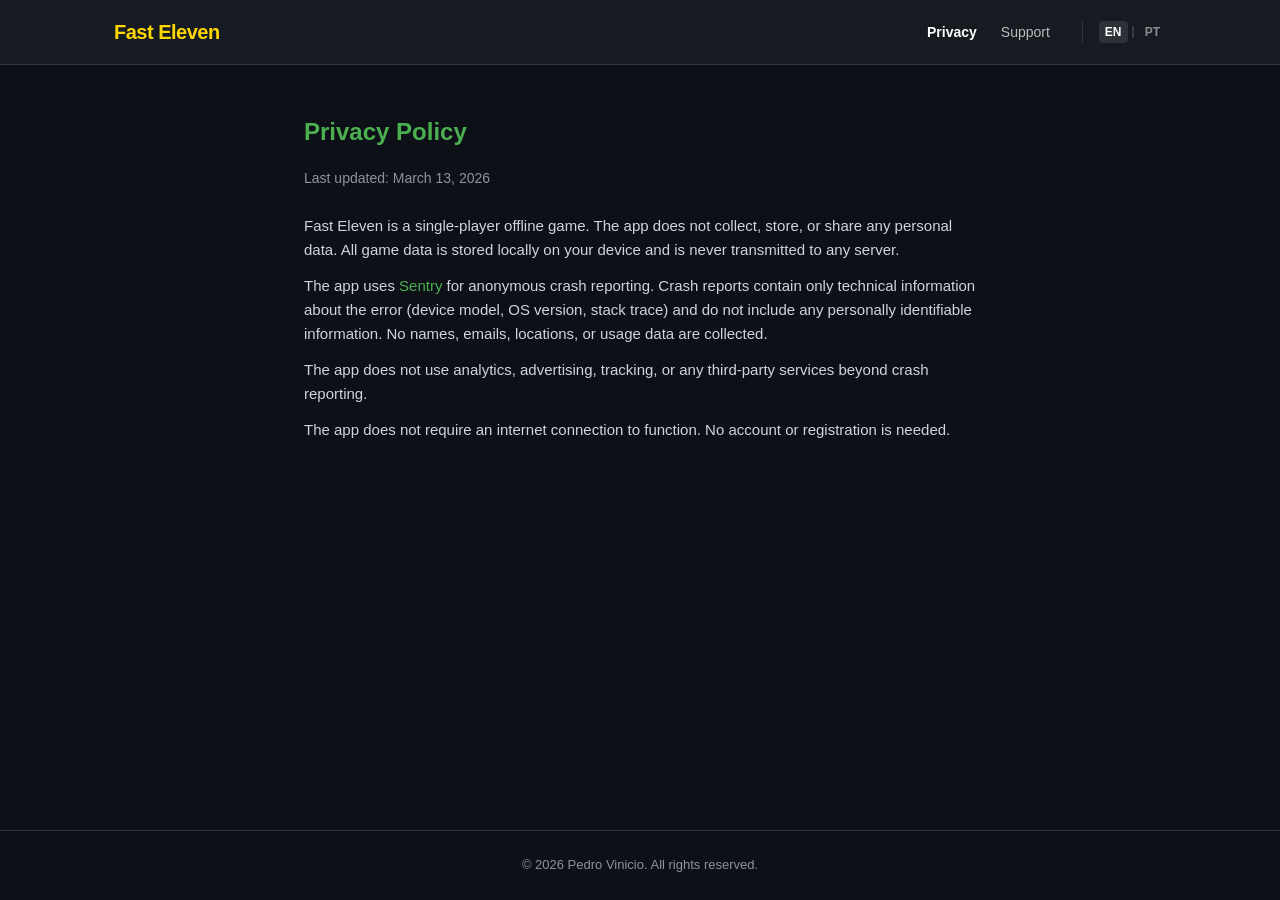
==== privacy.html @ 0f88a245 "Add landing page with nav bar, hero section, and i18n support Restructure site into separate pages (" ====
<!DOCTYPE html>
<html lang="en">
<head>
    <meta charset="UTF-8">
    <meta name="viewport" content="width=device-width, initial-scale=1.0">
    <title>Privacy Policy - Fast Eleven</title>
    <link rel="stylesheet" href="styles.css">
</head>
<body>

    <!-- Navigation -->
    <nav class="main-nav">
        <div class="nav-container">
            <a href="index.html" class="nav-logo">Fast Eleven</a>
            <div class="nav-links">
                <a href="privacy.html" class="active" data-i18n="nav.privacy">Privacy</a>
                <a href="support.html" data-i18n="nav.support">Support</a>
                <div class="lang-switcher">
                    <button data-lang="en" class="active" onclick="setLanguage('en')">EN</button>
                    <span class="lang-separator">|</span>
                    <button data-lang="pt" onclick="setLanguage('pt')">PT</button>
                </div>
            </div>
        </div>
    </nav>

    <!-- Page Content -->
    <main class="page-content">
        <div class="container">
            <h2 data-i18n="privacy.title">Privacy Policy</h2>
            <p class="last-updated" data-i18n="privacy.updated">Last updated: March 13, 2026</p>
            <p data-i18n="privacy.p1">Fast Eleven is a single-player offline game. The app does not collect, store, or share any personal data. All game data is stored locally on your device and is never transmitted to any server.</p>
            <p data-i18n-html="privacy.p2">The app uses <a href="https://sentry.io/privacy/" target="_blank">Sentry</a> for anonymous crash reporting. Crash reports contain only technical information about the error (device model, OS version, stack trace) and do not include any personally identifiable information. No names, emails, locations, or usage data are collected.</p>
            <p data-i18n="privacy.p3">The app does not use analytics, advertising, tracking, or any third-party services beyond crash reporting.</p>
            <p data-i18n="privacy.p4">The app does not require an internet connection to function. No account or registration is needed.</p>
        </div>
    </main>

    <!-- Footer -->
    <footer class="site-footer">
        <p data-i18n-html="footer.rights">&copy; 2026 Pedro Vinicio. All rights reserved.</p>
    </footer>

    <script src="i18n.js"></script>
</body>
</html>
---- styles.css ----
/* ===== Reset & Variables ===== */
* { margin: 0; padding: 0; box-sizing: border-box; }

:root {
    --primary: #4CAF50;
    --primary-dark: #2E7D32;
    --primary-darker: #1B5E20;
    --accent: #FFD600;
    --bg: #0D1117;
    --bg-nav: #161B22;
    --bg-surface: #1C2128;
    --text: #E6EDF3;
    --text-secondary: #8B949E;
    --text-content: #CDD5DE;
    --border: #30363D;
}

body {
    font-family: -apple-system, BlinkMacSystemFont, 'Segoe UI', Roboto, sans-serif;
    background: var(--bg);
    color: var(--text);
    line-height: 1.6;
    min-height: 100vh;
    display: flex;
    flex-direction: column;
}

a {
    color: var(--primary);
    text-decoration: none;
}

a:hover {
    text-decoration: underline;
}

/* ===== Navigation ===== */
nav.main-nav {
    background-color: var(--bg-nav);
    padding: 16px 0;
    width: 100%;
    border-bottom: 1px solid var(--border);
}

nav.main-nav .nav-container {
    max-width: 1100px;
    margin: 0 auto;
    padding: 0 24px;
    display: flex;
    justify-content: space-between;
    align-items: center;
    flex-wrap: wrap;
    gap: 12px;
}

nav.main-nav a.nav-logo {
    color: var(--accent);
    font-size: 20px;
    font-weight: 900;
    text-decoration: none;
    letter-spacing: -0.5px;
}

nav.main-nav a.nav-logo:hover {
    text-decoration: none;
}

nav.main-nav .nav-links {
    display: flex;
    align-items: center;
    gap: 24px;
    flex-wrap: wrap;
}

nav.main-nav .nav-links a {
    color: rgba(255, 255, 255, 0.7);
    text-decoration: none;
    font-size: 14px;
    transition: color 0.2s;
}

nav.main-nav .nav-links a:hover,
nav.main-nav .nav-links a.active {
    color: #FFFFFF;
    text-decoration: none;
}

nav.main-nav .nav-links a.active {
    font-weight: 600;
}

/* Language Switcher */
.lang-switcher {
    display: flex;
    align-items: center;
    gap: 4px;
    margin-left: 8px;
    padding-left: 16px;
    border-left: 1px solid var(--border);
}

.lang-switcher button {
    background: none;
    border: none;
    color: rgba(255, 255, 255, 0.5);
    font-size: 12px;
    font-weight: 600;
    cursor: pointer;
    padding: 4px 6px;
    border-radius: 4px;
    transition: all 0.2s;
    font-family: inherit;
}

.lang-switcher button:hover {
    color: rgba(255, 255, 255, 0.8);
}

.lang-switcher button.active {
    color: #FFFFFF;
    background: rgba(255, 255, 255, 0.1);
}

.lang-separator {
    color: rgba(255, 255, 255, 0.3);
    font-size: 12px;
    user-select: none;
}

/* ===== Hero Section ===== */
.hero {
    background: linear-gradient(135deg, var(--primary-darker) 0%, var(--primary-dark) 100%);
    padding: 80px 0;
}

.hero .container {
    max-width: 1100px;
    margin: 0 auto;
    padding: 0 24px;
    display: flex;
    align-items: center;
    gap: 60px;
}

.hero-content {
    flex: 1;
}

.hero-content h1 {
    font-size: 48px;
    font-weight: 900;
    color: var(--accent);
    margin-bottom: 12px;
    letter-spacing: -1px;
}

.hero-content .tagline {
    font-size: 20px;
    color: rgba(255, 255, 255, 0.9);
    margin-bottom: 24px;
    line-height: 1.5;
}

.store-buttons {
    display: flex;
    gap: 12px;
    flex-wrap: wrap;
}

.store-btn {
    display: inline-flex;
    align-items: center;
    gap: 10px;
    background: #000;
    color: #fff;
    padding: 10px 20px;
    border-radius: 10px;
    text-decoration: none;
    border: 1px solid rgba(255, 255, 255, 0.2);
    transition: transform 0.2s, border-color 0.2s;
}

.store-btn:hover {
    transform: scale(1.03);
    text-decoration: none;
    border-color: rgba(255, 255, 255, 0.4);
}

.store-btn svg {
    width: 24px;
    height: 24px;
    flex-shrink: 0;
}

.store-btn .store-text small {
    display: block;
    font-size: 10px;
    opacity: 0.8;
    line-height: 1;
}

.store-btn .store-text span {
    display: block;
    font-size: 16px;
    font-weight: 600;
    line-height: 1.3;
}

/* ===== Phone Mockup ===== */
.phone-wrapper {
    flex-shrink: 0;
}

.phone-mockup {
    position: relative;
    width: 260px;
    height: 520px;
    background: #000;
    border-radius: 40px;
    padding: 10px;
    box-shadow:
        0 20px 60px rgba(0, 0, 0, 0.4),
        inset 0 0 0 2px rgba(255, 255, 255, 0.1);
}

.phone-notch {
    position: absolute;
    top: 10px;
    left: 50%;
    transform: translateX(-50%);
    width: 100px;
    height: 26px;
    background: #000;
    border-radius: 0 0 14px 14px;
    z-index: 2;
}

.phone-screen {
    width: 100%;
    height: 100%;
    background: var(--bg);
    border-radius: 32px;
    overflow: hidden;
    position: relative;
}

.phone-screen img {
    width: 100%;
    height: 100%;
    object-fit: cover;
    display: block;
}

/* Placeholder screen content (shown when no screenshot image is used) */
.phone-placeholder {
    width: 100%;
    height: 100%;
    display: flex;
    flex-direction: column;
    align-items: center;
    justify-content: center;
    background: linear-gradient(180deg, #1a2f1a 0%, var(--bg) 100%);
    padding: 20px;
    text-align: center;
}

.phone-placeholder .placeholder-icon {
    font-size: 48px;
    margin-bottom: 16px;
}

.phone-placeholder .placeholder-title {
    font-size: 18px;
    font-weight: 800;
    color: var(--accent);
    margin-bottom: 8px;
}

.phone-placeholder .placeholder-subtitle {
    font-size: 11px;
    color: var(--text-secondary);
}

/* ===== Page Content ===== */
.page-content {
    flex: 1;
}

.page-content .container {
    max-width: 720px;
    margin: 0 auto;
    padding: 48px 24px;
}

.page-content h2 {
    font-size: 24px;
    font-weight: 700;
    color: var(--primary);
    margin-bottom: 16px;
}

.page-content h3 {
    font-size: 18px;
    font-weight: 600;
    color: var(--text);
    margin-top: 32px;
    margin-bottom: 12px;
}

.page-content p {
    color: var(--text-content);
    font-size: 15px;
    margin-bottom: 12px;
}

.page-content .last-updated {
    color: var(--text-secondary);
    font-size: 14px;
    margin-bottom: 24px;
}

.page-content .divider {
    border: none;
    border-top: 1px solid var(--border);
    margin: 40px 0;
}

/* ===== Footer ===== */
.site-footer {
    border-top: 1px solid var(--border);
    padding: 24px;
    text-align: center;
}

.site-footer p {
    color: var(--text-secondary);
    font-size: 13px;
}

/* ===== Responsive ===== */
@media (max-width: 768px) {
    .hero {
        padding: 48px 0;
    }

    .hero .container {
        flex-direction: column;
        text-align: center;
    }

    .hero-content h1 {
        font-size: 36px;
    }

    .hero-content .tagline {
        font-size: 17px;
    }

    .store-buttons {
        justify-content: center;
    }

    .phone-wrapper {
        order: -1;
    }

    .phone-mockup {
        width: 200px;
        height: 400px;
        border-radius: 32px;
    }

    .phone-notch {
        width: 80px;
        height: 22px;
    }

    .phone-screen {
        border-radius: 24px;
    }
}

@media (max-width: 480px) {
    .store-buttons {
        flex-direction: column;
        align-items: center;
    }

    nav.main-nav .nav-container {
        justify-content: center;
        text-align: center;
    }

    .lang-switcher {
        border-left: none;
        margin-left: 0;
        padding-left: 0;
    }
}
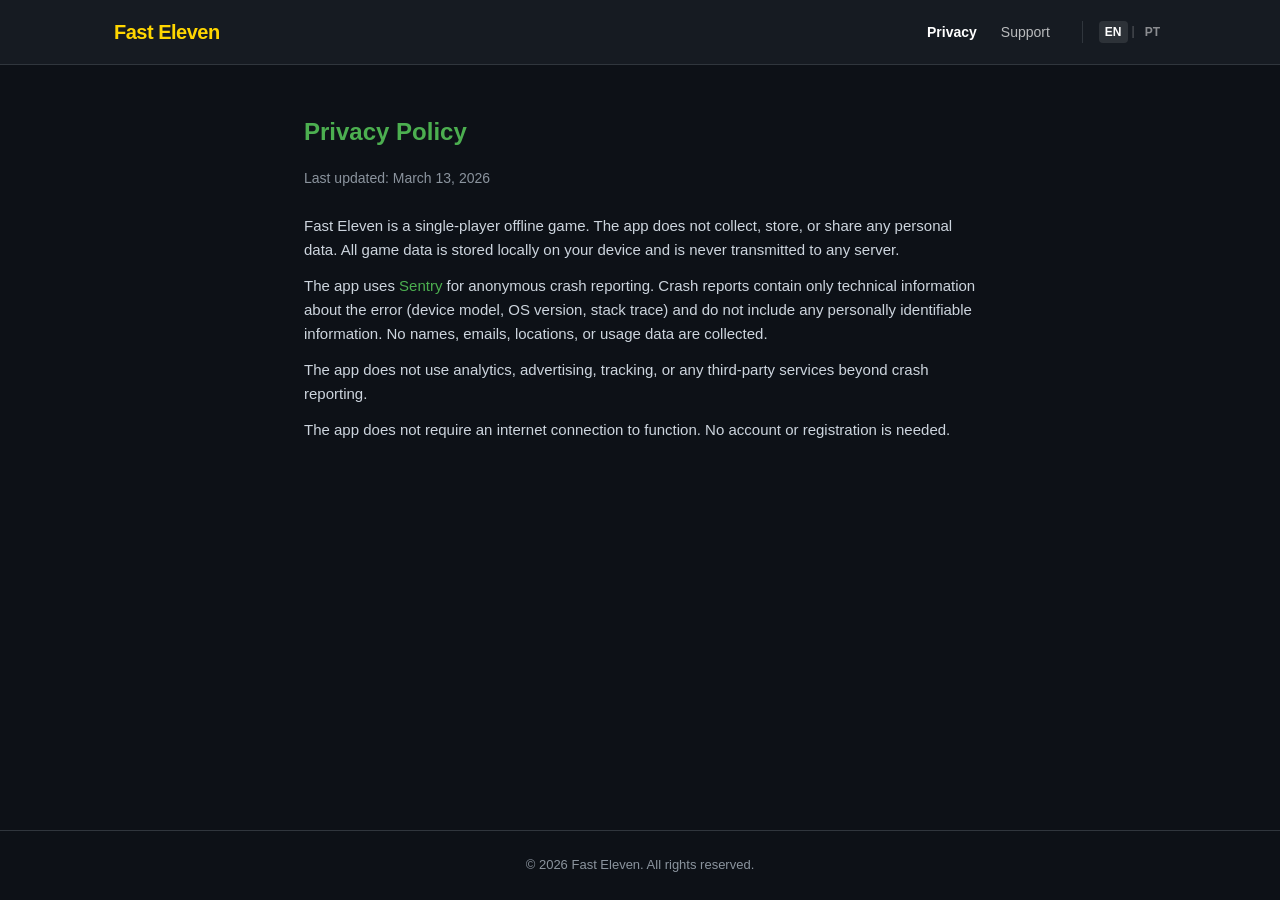
==== commit fd6d02a8: "Overall update - update readme - Add firebase hosting for deploy" ====
--- a/privacy.html
+++ b/privacy.html
@@ -1,11 +1,13 @@
 <!DOCTYPE html>
 <html lang="en">
+
 <head>
     <meta charset="UTF-8">
     <meta name="viewport" content="width=device-width, initial-scale=1.0">
     <title>Privacy Policy - Fast Eleven</title>
     <link rel="stylesheet" href="styles.css">
 </head>
+
 <body>
 
     <!-- Navigation -->
@@ -29,18 +31,26 @@
         <div class="container">
             <h2 data-i18n="privacy.title">Privacy Policy</h2>
             <p class="last-updated" data-i18n="privacy.updated">Last updated: March 13, 2026</p>
-            <p data-i18n="privacy.p1">Fast Eleven is a single-player offline game. The app does not collect, store, or share any personal data. All game data is stored locally on your device and is never transmitted to any server.</p>
-            <p data-i18n-html="privacy.p2">The app uses <a href="https://sentry.io/privacy/" target="_blank">Sentry</a> for anonymous crash reporting. Crash reports contain only technical information about the error (device model, OS version, stack trace) and do not include any personally identifiable information. No names, emails, locations, or usage data are collected.</p>
-            <p data-i18n="privacy.p3">The app does not use analytics, advertising, tracking, or any third-party services beyond crash reporting.</p>
-            <p data-i18n="privacy.p4">The app does not require an internet connection to function. No account or registration is needed.</p>
+            <p data-i18n="privacy.p1">Fast Eleven is a single-player offline game. The app does not collect, store, or
+                share any personal data. All game data is stored locally on your device and is never transmitted to any
+                server.</p>
+            <p data-i18n-html="privacy.p2">The app uses <a href="https://sentry.io/privacy/" target="_blank">Sentry</a>
+                for anonymous crash reporting. Crash reports contain only technical information about the error (device
+                model, OS version, stack trace) and do not include any personally identifiable information. No names,
+                emails, locations, or usage data are collected.</p>
+            <p data-i18n="privacy.p3">The app does not use analytics, advertising, tracking, or any third-party services
+                beyond crash reporting.</p>
+            <p data-i18n="privacy.p4">The app does not require an internet connection to function. No account or
+                registration is needed.</p>
         </div>
     </main>
 
     <!-- Footer -->
     <footer class="site-footer">
-        <p data-i18n-html="footer.rights">&copy; 2026 Pedro Vinicio. All rights reserved.</p>
+        <p data-i18n-html="footer.rights">&copy; 2026 Fast Eleven. All rights reserved.</p>
     </footer>
 
     <script src="i18n.js"></script>
 </body>
-</html>
+
+</html>
--- a/styles.css
+++ b/styles.css
@@ -129,7 +129,9 @@
 
 /* ===== Hero Section ===== */
 .hero {
-    background: linear-gradient(135deg, var(--primary-darker) 0%, var(--primary-dark) 100%);
+    background:
+        linear-gradient(135deg, rgba(13, 17, 23, 0.85) 0%, rgba(13, 17, 23, 0.7) 100%),
+        url('hero-bg.jpg') center/cover no-repeat;
     padding: 80px 0;
 }
 
@@ -163,47 +165,33 @@
 
 .store-buttons {
     display: flex;
+    justify-content: flex-start;
+    align-items: center;
     gap: 12px;
-    flex-wrap: wrap;
-}
-
-.store-btn {
-    display: inline-flex;
-    align-items: center;
-    gap: 10px;
-    background: #000;
-    color: #fff;
-    padding: 10px 20px;
-    border-radius: 10px;
-    text-decoration: none;
-    border: 1px solid rgba(255, 255, 255, 0.2);
-    transition: transform 0.2s, border-color 0.2s;
-}
-
-.store-btn:hover {
-    transform: scale(1.03);
-    text-decoration: none;
-    border-color: rgba(255, 255, 255, 0.4);
-}
-
-.store-btn svg {
-    width: 24px;
-    height: 24px;
-    flex-shrink: 0;
-}
-
-.store-btn .store-text small {
-    display: block;
-    font-size: 10px;
-    opacity: 0.8;
-    line-height: 1;
-}
-
-.store-btn .store-text span {
-    display: block;
-    font-size: 16px;
-    font-weight: 600;
-    line-height: 1.3;
+}
+
+.store-button {
+    display: inline-block;
+    height: 40px;
+}
+
+.store-button img {
+    height: 40px;
+    width: auto;
+    transition: transform 0.2s;
+}
+
+.store-button.play-store {
+    height: 60px;
+    margin: -10px 0;
+}
+
+.store-button.play-store img {
+    height: 60px;
+}
+
+.store-button:hover img {
+    transform: scale(1.05);
 }
 
 /* ===== Phone Mockup ===== */
@@ -251,36 +239,6 @@
     display: block;
 }
 
-/* Placeholder screen content (shown when no screenshot image is used) */
-.phone-placeholder {
-    width: 100%;
-    height: 100%;
-    display: flex;
-    flex-direction: column;
-    align-items: center;
-    justify-content: center;
-    background: linear-gradient(180deg, #1a2f1a 0%, var(--bg) 100%);
-    padding: 20px;
-    text-align: center;
-}
-
-.phone-placeholder .placeholder-icon {
-    font-size: 48px;
-    margin-bottom: 16px;
-}
-
-.phone-placeholder .placeholder-title {
-    font-size: 18px;
-    font-weight: 800;
-    color: var(--accent);
-    margin-bottom: 8px;
-}
-
-.phone-placeholder .placeholder-subtitle {
-    font-size: 11px;
-    color: var(--text-secondary);
-}
-
 /* ===== Page Content ===== */
 .page-content {
     flex: 1;
@@ -361,22 +319,7 @@
     }
 
     .phone-wrapper {
-        order: -1;
-    }
-
-    .phone-mockup {
-        width: 200px;
-        height: 400px;
-        border-radius: 32px;
-    }
-
-    .phone-notch {
-        width: 80px;
-        height: 22px;
-    }
-
-    .phone-screen {
-        border-radius: 24px;
+        display: none;
     }
 }
 
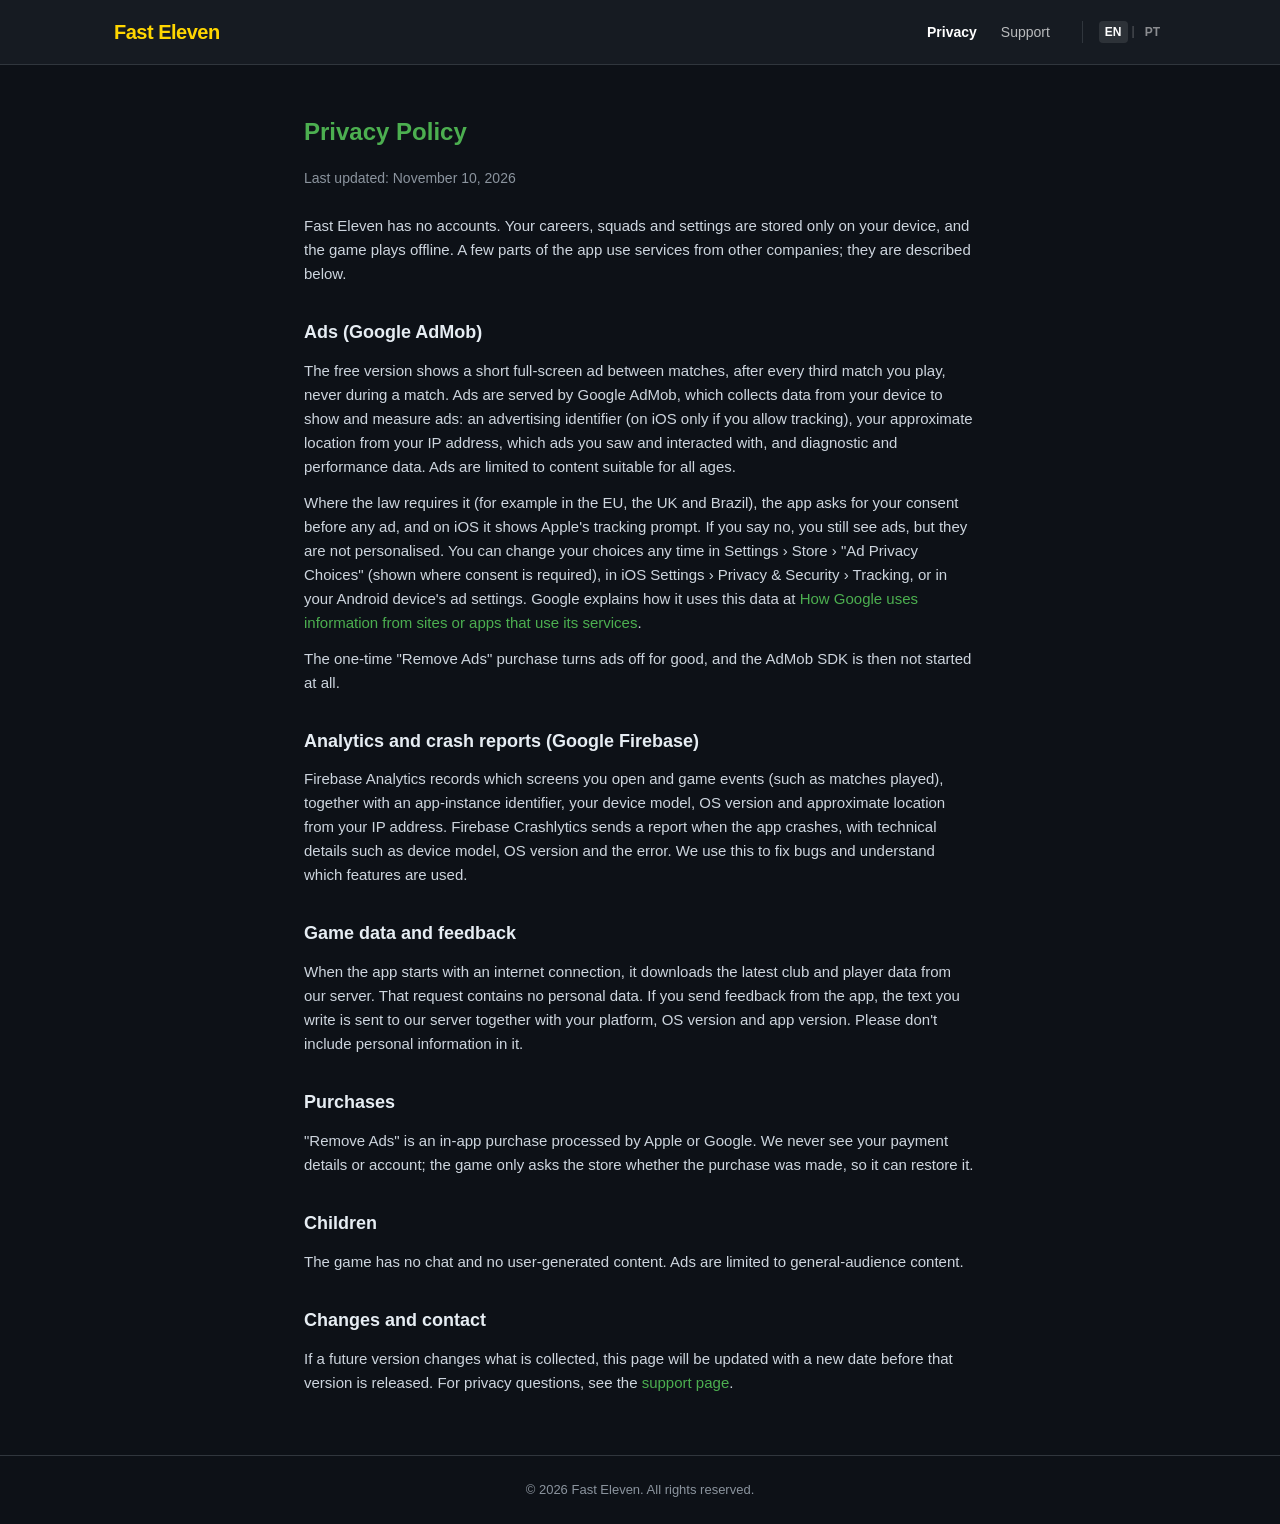
==== commit ff885e01: "Privacy policy for ads, Firebase and Remove Ads; add app-ads.txt Co-Authored-By: Claude Opus 5.5 <no" ====
--- a/privacy.html
+++ b/privacy.html
@@ -5,6 +5,7 @@
     <meta charset="UTF-8">
     <meta name="viewport" content="width=device-width, initial-scale=1.0">
     <title>Privacy Policy - Fast Eleven</title>
+    <link rel="icon" type="image/png" href="favicon.png">
     <link rel="stylesheet" href="styles.css">
 </head>
 
@@ -30,18 +31,22 @@
     <main class="page-content">
         <div class="container">
             <h2 data-i18n="privacy.title">Privacy Policy</h2>
-            <p class="last-updated" data-i18n="privacy.updated">Last updated: March 13, 2026</p>
-            <p data-i18n="privacy.p1">Fast Eleven is a single-player offline game. The app does not collect, store, or
-                share any personal data. All game data is stored locally on your device and is never transmitted to any
-                server.</p>
-            <p data-i18n-html="privacy.p2">The app uses <a href="https://sentry.io/privacy/" target="_blank">Sentry</a>
-                for anonymous crash reporting. Crash reports contain only technical information about the error (device
-                model, OS version, stack trace) and do not include any personally identifiable information. No names,
-                emails, locations, or usage data are collected.</p>
-            <p data-i18n="privacy.p3">The app does not use analytics, advertising, tracking, or any third-party services
-                beyond crash reporting.</p>
-            <p data-i18n="privacy.p4">The app does not require an internet connection to function. No account or
-                registration is needed.</p>
+            <p class="last-updated" data-i18n="privacy.p.updated">Last updated: November 10, 2026</p>
+            <p data-i18n="privacy.p.intro">Fast Eleven has no accounts. Your careers, squads and settings are stored only on your device, and the game plays offline. A few parts of the app use services from other companies; they are described below.</p>
+            <h3 data-i18n="privacy.ads.h">Ads (Google AdMob)</h3>
+            <p data-i18n="privacy.ads.p1">The free version shows a short full-screen ad between matches, after every third match you play, never during a match. Ads are served by Google AdMob, which collects data from your device to show and measure ads: an advertising identifier (on iOS only if you allow tracking), your approximate location from your IP address, which ads you saw and interacted with, and diagnostic and performance data. Ads are limited to content suitable for all ages.</p>
+            <p data-i18n-html="privacy.ads.p2">Where the law requires it (for example in the EU, the UK and Brazil), the app asks for your consent before any ad, and on iOS it shows Apple's tracking prompt. If you say no, you still see ads, but they are not personalised. You can change your choices any time in Settings › Store › "Ad Privacy Choices" (shown where consent is required), in iOS Settings › Privacy & Security › Tracking, or in your Android device's ad settings. Google explains how it uses this data at <a href="https://policies.google.com/technologies/partner-sites" target="_blank">How Google uses information from sites or apps that use its services</a>.</p>
+            <p data-i18n="privacy.ads.p3">The one-time "Remove Ads" purchase turns ads off for good, and the AdMob SDK is then not started at all.</p>
+            <h3 data-i18n="privacy.an.h">Analytics and crash reports (Google Firebase)</h3>
+            <p data-i18n="privacy.an.p1">Firebase Analytics records which screens you open and game events (such as matches played), together with an app-instance identifier, your device model, OS version and approximate location from your IP address. Firebase Crashlytics sends a report when the app crashes, with technical details such as device model, OS version and the error. We use this to fix bugs and understand which features are used.</p>
+            <h3 data-i18n="privacy.srv.h">Game data and feedback</h3>
+            <p data-i18n="privacy.srv.p1">When the app starts with an internet connection, it downloads the latest club and player data from our server. That request contains no personal data. If you send feedback from the app, the text you write is sent to our server together with your platform, OS version and app version. Please don't include personal information in it.</p>
+            <h3 data-i18n="privacy.buy.h">Purchases</h3>
+            <p data-i18n="privacy.buy.p1">"Remove Ads" is an in-app purchase processed by Apple or Google. We never see your payment details or account; the game only asks the store whether the purchase was made, so it can restore it.</p>
+            <h3 data-i18n="privacy.kids.h">Children</h3>
+            <p data-i18n="privacy.kids.p1">The game has no chat and no user-generated content. Ads are limited to general-audience content.</p>
+            <h3 data-i18n="privacy.chg.h">Changes and contact</h3>
+            <p data-i18n-html="privacy.chg.p1">If a future version changes what is collected, this page will be updated with a new date before that version is released. For privacy questions, see the <a href="support.html">support page</a>.</p>
         </div>
     </main>
 
